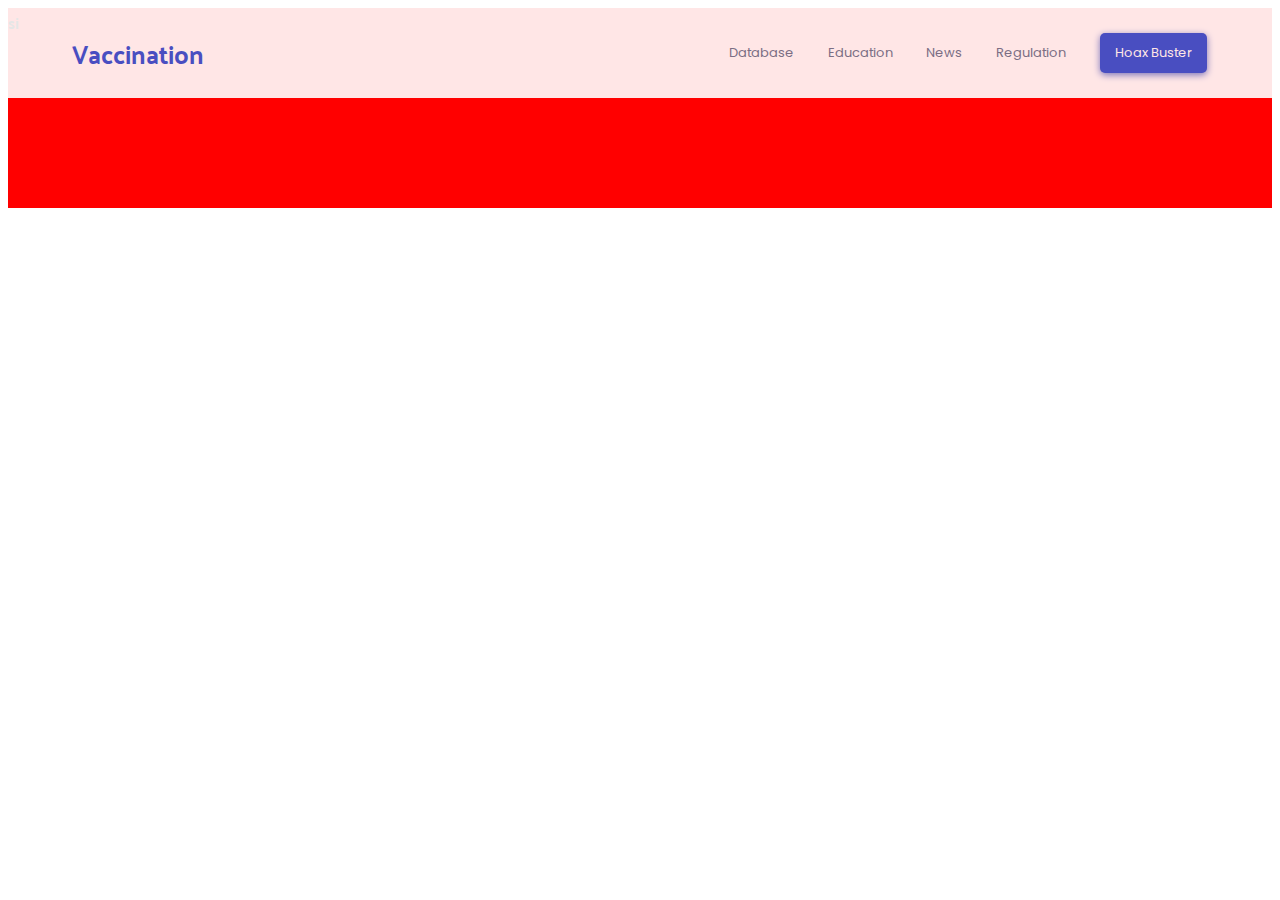
==== 3 - css/index.html @ bb353d43 "header !!" ====
<!DOCTYPE html>
<html>
    <head>
        <meta charset="UTF-8">
        <title>Vaccination</title>
        <link rel="stylesheet" type="text/css" href="./styles/style.css">
        <link rel="preconnect" href="https://fonts.googleapis.com"> 
        <link rel="preconnect" href="https://fonts.gstatic.com" crossorigin> 
        <link href="https://fonts.googleapis.com/css2?family=Palanquin+Dark:wght@400;500;600;700&family=Poppins:ital,wght@0,100;0,200;0,300;0,400;0,500;0,600;0,700;0,800;0,900;1,100;1,200;1,300;1,400;1,500;1,600;1,700;1,800;1,900&display=swap" rel="stylesheet">
    </head>   
    <body>
        <div class="container">
            <header>
                <div class="logo">Vaccination</div>
                <div class="nav">
                    <p>Database</p>
                    <p>Education</p>
                    <p>News</p>
                    <p>Regulation</p>
                    <p class="button">Hoax Buster</p>
                </div>
            </header>
            <div class="section1">
                si
            </div>
        </div>
    </body>
</html>
---- 3 - css/styles/style.css ----
body {
    font-family: 'Palanquin Dark', sans-serif;
}

header{
    position: fixed;
    display: flex;
    flex-flow: row nowrap;
    width: 100%;
    justify-content: space-around;
    align-items: center;
    background-color: white;
    opacity: 0.9;
    height: 90px;
}

p{
    font-size: 13px;
    color: rgb(109, 123, 147);
    font-family: 'Poppins', sans-serif;
}

.container{
    display:flex;
    flex-direction: column;
}

.logo {
    width: 40%;
    color: rgb(54,87,214);
    font-size: 25px;
}

.nav{
    display: flex;
    justify-content: space-around;
    align-items: center;
    width: 40%;
}

.button{
    color: white;
    padding: 10px 15px 10px 15px;
    border-radius: 5px;
    background-color: rgb(54,87,214);
    box-shadow: 0px 2px 7px rgb(110, 130, 207);
}

.section1{
    background-color: red;
    width: 100%;
    height: 200px;
}
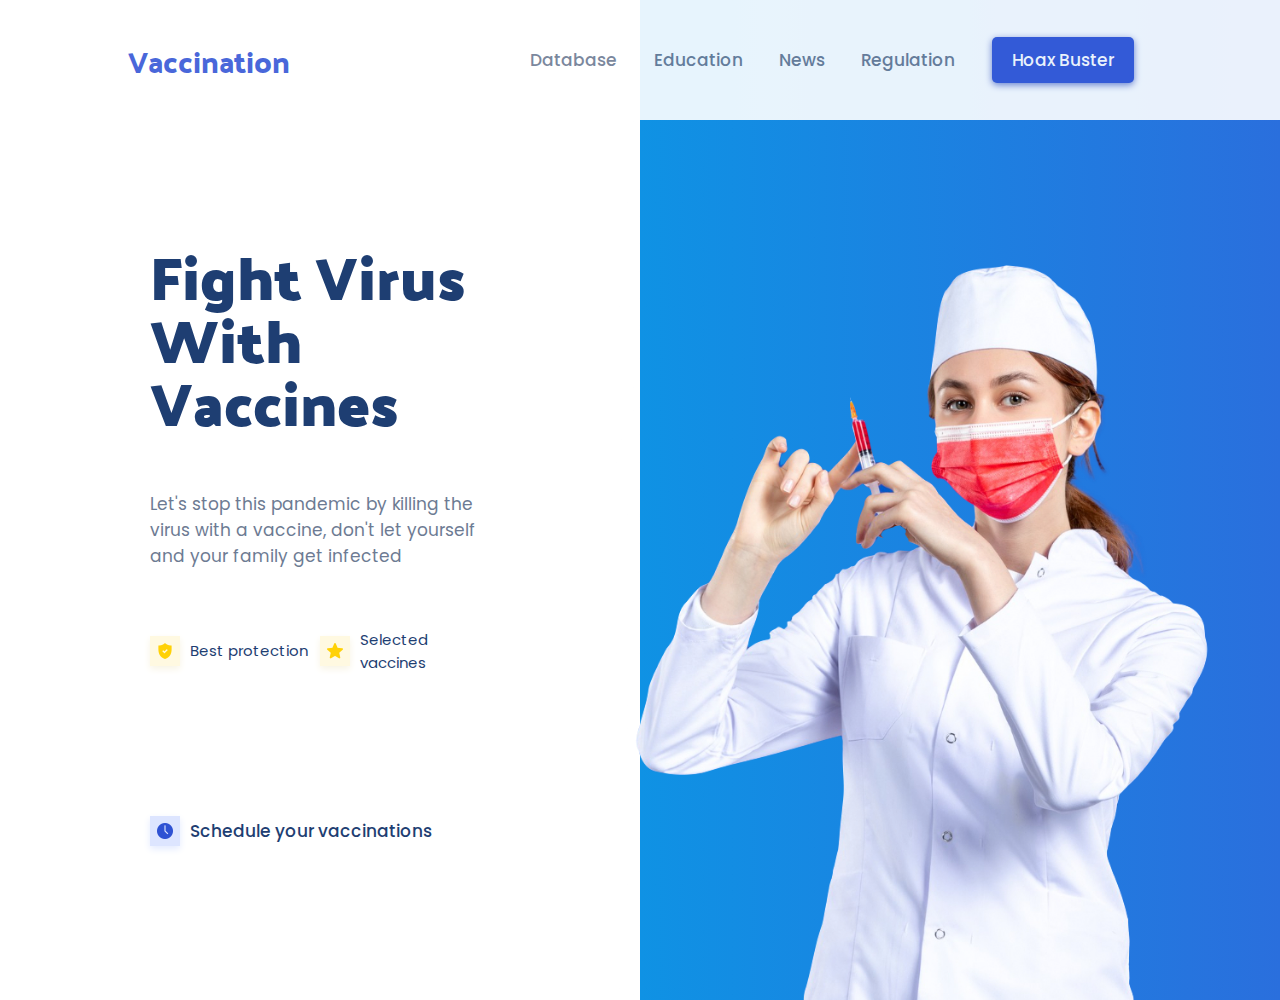
==== commit 5c0faf35: "s1" ====
--- a/3 - css/index.html
+++ b/3 - css/index.html
@@ -21,7 +21,35 @@
                 </div>
             </header>
             <div class="section1">
-                si
+                <div class="left">
+                    <h1>Fight Virus With Vaccines</h1>
+                    <p>Let's stop this pandemic by killing the virus with a vaccine, don't let yourself and your family get infected</p>
+                    <div class="options">
+                        <div class="option two">
+                            <div class="icon yellow">
+                                <img src="assets/img/secure.png">
+                            </div>
+                            <p>Best protection</p>
+                        </div>
+                        <div class="option two">
+                            <div class="icon yellow">
+                                <img src="assets/img/star.png">
+                            </div>
+                            <p>Selected vaccines</p>
+                        </div>
+                    </div>
+                    <div class="options bottom">
+                        <div class="option one">
+                            <div class="icon blue">
+                                <img src="assets/img/reloj.png">
+                            </div>
+                            <p>Schedule your vaccinations</p>
+                        </div>
+                    </div>
+                </div>
+                <div class="right">
+                    <img class="big-pic" src="./assets/img/pic2.png">
+                </div>
             </div>
         </div>
     </body>
--- a/3 - css/styles/style.css
+++ b/3 - css/styles/style.css
@@ -1,5 +1,6 @@
 body {
     font-family: 'Palanquin Dark', sans-serif;
+    margin:0;
 }
 
 header{
@@ -7,17 +8,24 @@
     display: flex;
     flex-flow: row nowrap;
     width: 100%;
-    justify-content: space-around;
+    justify-content: center;
     align-items: center;
     background-color: white;
     opacity: 0.9;
-    height: 90px;
+    height: 120px;
+    font-weight: 500;
 }
 
 p{
-    font-size: 13px;
+    font-size: 17px;
     color: rgb(109, 123, 147);
     font-family: 'Poppins', sans-serif;
+}
+
+h1 {
+    font-size: 60px;
+    line-height: 63px;
+    color: rgb(30,62,114);
 }
 
 .container{
@@ -26,28 +34,104 @@
 }
 
 .logo {
-    width: 40%;
+    width: 30%;
     color: rgb(54,87,214);
-    font-size: 25px;
+    font-size: 30px;
 }
 
 .nav{
     display: flex;
     justify-content: space-around;
     align-items: center;
-    width: 40%;
+    width: 50%;
 }
 
 .button{
     color: white;
-    padding: 10px 15px 10px 15px;
+    padding: 10px 20px 10px 20px;
     border-radius: 5px;
     background-color: rgb(54,87,214);
     box-shadow: 0px 2px 7px rgb(110, 130, 207);
 }
 
 .section1{
-    background-color: red;
+    display: flex;
     width: 100%;
-    height: 200px;
-}+    height: 1000px;
+    justify-content: center;
+}
+
+.big-pic{
+    height: 100%;
+}
+
+.section1 .left{
+    width: 50%;
+    padding: 200px 150px 150px 150px;
+    display: flex;
+    flex-direction: column;
+    justify-content: center;
+}
+
+.section1 .right{
+    display: flex;
+    justify-content: center;
+    align-items: center;
+    width:50%;
+    background-image: linear-gradient(to right, rgb(15,146,228),rgb(42,111,221));
+}
+
+.options img {
+    height: 16px;
+}
+
+.options{
+    display: flex;
+    height: 30px;
+    padding-top: 50px;
+}
+.bottom{
+    padding-top: 150px;
+}
+.option{
+    display: flex;
+    align-items: center;
+}
+
+.one {
+    width: 100%;
+}
+
+.two{
+    width: 50%;
+}
+
+.icon{
+    display: flex;
+    justify-content: center;
+    align-items: center;
+    padding: 0 7px 0 7px;
+    height: 100%;
+}
+
+.yellow{
+    background-color: rgb(255,249,225);
+    box-shadow: 0px 3px 7px rgb(248, 244, 228);
+}
+
+.blue{
+    background-color: rgb(221,229,255);
+    box-shadow: 0px 3px 7px rgb(227, 234, 255); 
+}
+
+.two p {
+    padding-left: 10px;
+    font-size: 15px;
+    color: rgb(30,62,114)
+}
+.one p {
+    padding-left: 10px;
+    font-size: 17px;
+    font-weight: 500;
+    color: rgb(30,62,114)
+}
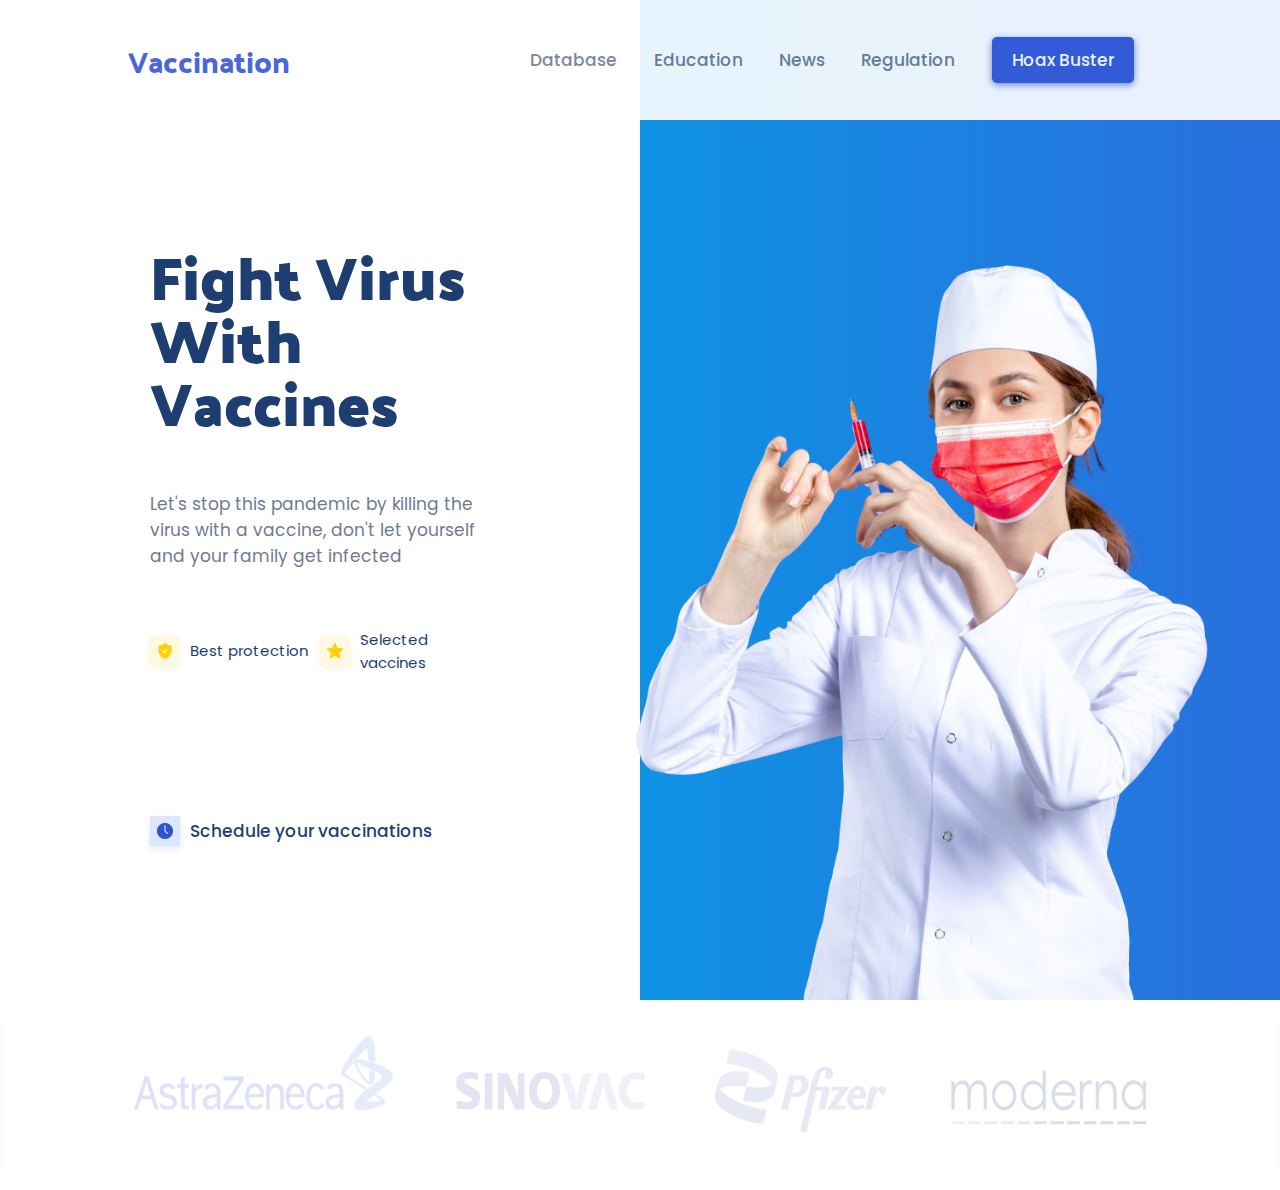
==== commit bdaac4a0: "vaccine logos" ====
--- a/3 - css/index.html
+++ b/3 - css/index.html
@@ -51,6 +51,7 @@
                     <img class="big-pic" src="./assets/img/pic2.png">
                 </div>
             </div>
+            <img class="logos" src="assets/img/logos.png">
         </div>
     </body>
 </html>--- a/3 - css/styles/style.css
+++ b/3 - css/styles/style.css
@@ -135,3 +135,8 @@
     font-weight: 500;
     color: rgb(30,62,114)
 }
+
+.logos {
+    padding: 20px 0 20px 0;
+    height: 150px;
+}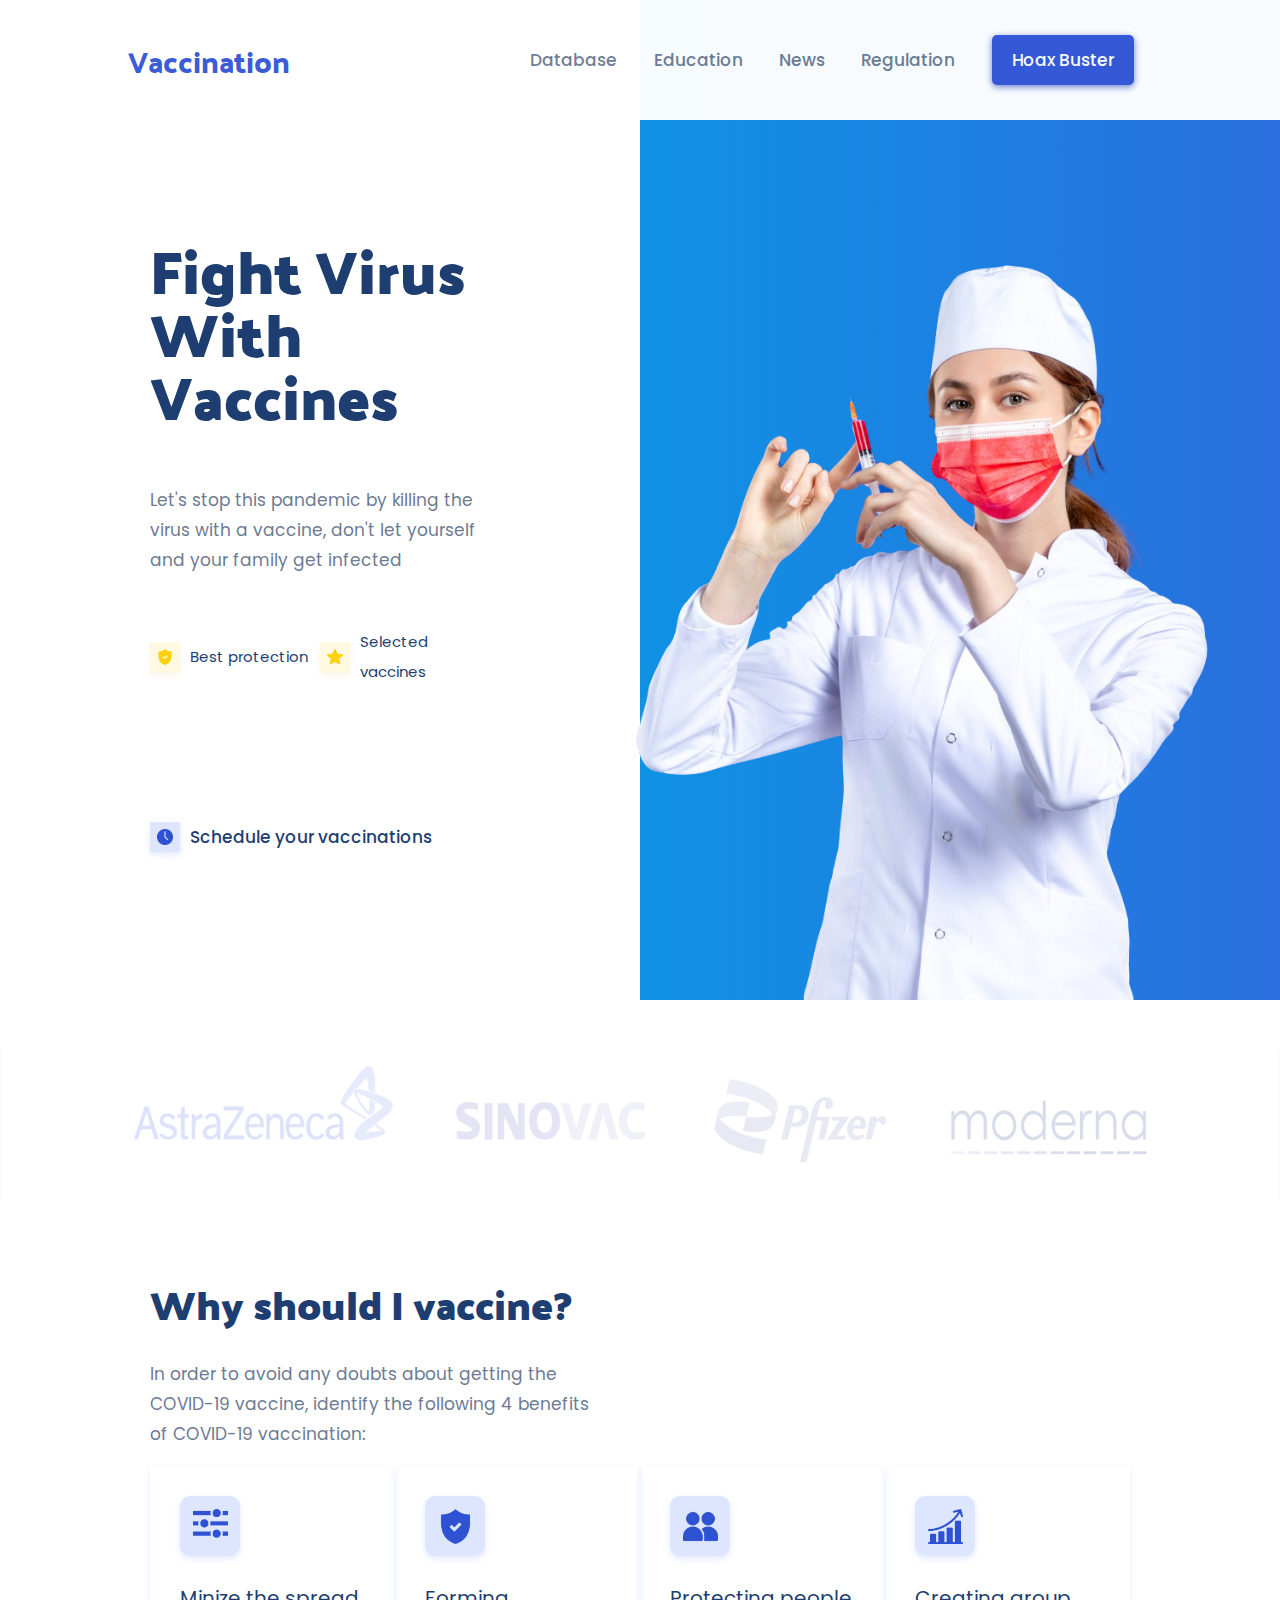
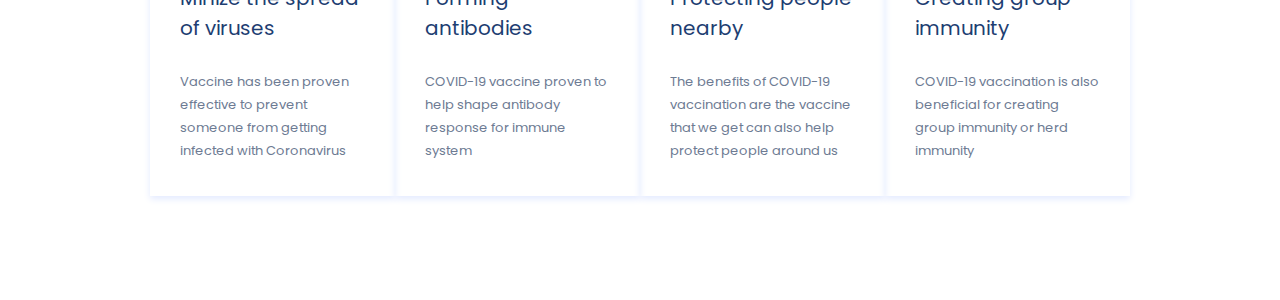
==== commit ac71061e: "section 2" ====
--- a/3 - css/index.html
+++ b/3 - css/index.html
@@ -52,6 +52,40 @@
                 </div>
             </div>
             <img class="logos" src="assets/img/logos.png">
+            <div class="section2">
+                <h2>Why should I vaccine?</h2>
+                <p class="text">In order to avoid any doubts about getting the COVID-19 vaccine, identify the following 4 benefits of COVID-19 vaccination:</p>
+                <div class="card-container">
+                    <div class="card">
+                        <div class="icon blue">
+                            <img src="assets/img/sliders.png">
+                        </div>
+                        <h4>Minize the spread of viruses</h4>
+                        <p>Vaccine has been proven effective to prevent someone from getting infected with Coronavirus</p>
+                    </div>
+                    <div class="card">
+                        <div class="icon blue">
+                            <img src="assets/img/secure2.png">
+                        </div>
+                        <h4>Forming <br> antibodies</h4>
+                        <p>COVID-19 vaccine proven to help shape antibody response for immune system</p>
+                    </div>
+                    <div class="card">
+                        <div class="icon blue">
+                            <img src="assets/img/pareja.png">
+                        </div>
+                        <h4>Protecting people nearby</h4>
+                        <p>The benefits of COVID-19 vaccination are the vaccine that we get can also help protect  people around us</p>
+                    </div>
+                    <div class="card">
+                        <div class="icon blue">
+                            <img src="assets/img/diagram.png">
+                        </div>
+                        <h4>Creating group immunity</h4>
+                        <p>COVID-19 vaccination is also beneficial for creating group immunity or herd immunity</p>
+                    </div>
+                </div>
+            </div>
         </div>
     </body>
 </html>--- a/3 - css/styles/style.css
+++ b/3 - css/styles/style.css
@@ -11,13 +11,14 @@
     justify-content: center;
     align-items: center;
     background-color: white;
-    opacity: 0.9;
+    opacity: 0.97;
     height: 120px;
     font-weight: 500;
 }
 
 p{
     font-size: 17px;
+    line-height: 30px;
     color: rgb(109, 123, 147);
     font-family: 'Poppins', sans-serif;
 }
@@ -28,6 +29,11 @@
     color: rgb(30,62,114);
 }
 
+h2 {
+    font-size: 40px;
+    line-height: 43px;
+    color: rgb(30,62,114);
+}
 .container{
     display:flex;
     flex-direction: column;
@@ -137,6 +143,53 @@
 }
 
 .logos {
-    padding: 20px 0 20px 0;
+    padding: 50px 0 50px 0;
     height: 150px;
+}
+
+.section2{
+    padding: 0 150px 0 150px;
+    height: 650px;
+}
+
+.section2 .text{
+    width: 45%;
+}
+
+.card-container {
+    display: flex;
+    flex-direction: row;
+    justify-content: space-between;
+}
+
+.card {
+    width: 200px;
+    height: 270px;
+    padding: 30px;
+    box-shadow: 0px 3px 7px rgb(227, 234, 255);
+}
+
+.card h4 {
+    font-weight: 400;
+    font-size: 20px;
+    line-height: 30px;
+    color: rgb(109, 123, 147);
+    font-family: 'Poppins', sans-serif;
+    color: rgb(30,62,114);
+}
+
+.card p {
+    font-size: 13px;
+    line-height: 23px;
+}
+
+.card img {
+    height: 35px;
+}
+
+.card .icon {
+    border-radius: 10px;
+    padding: 10px;
+    height: 40px;
+    width: 40px;
 }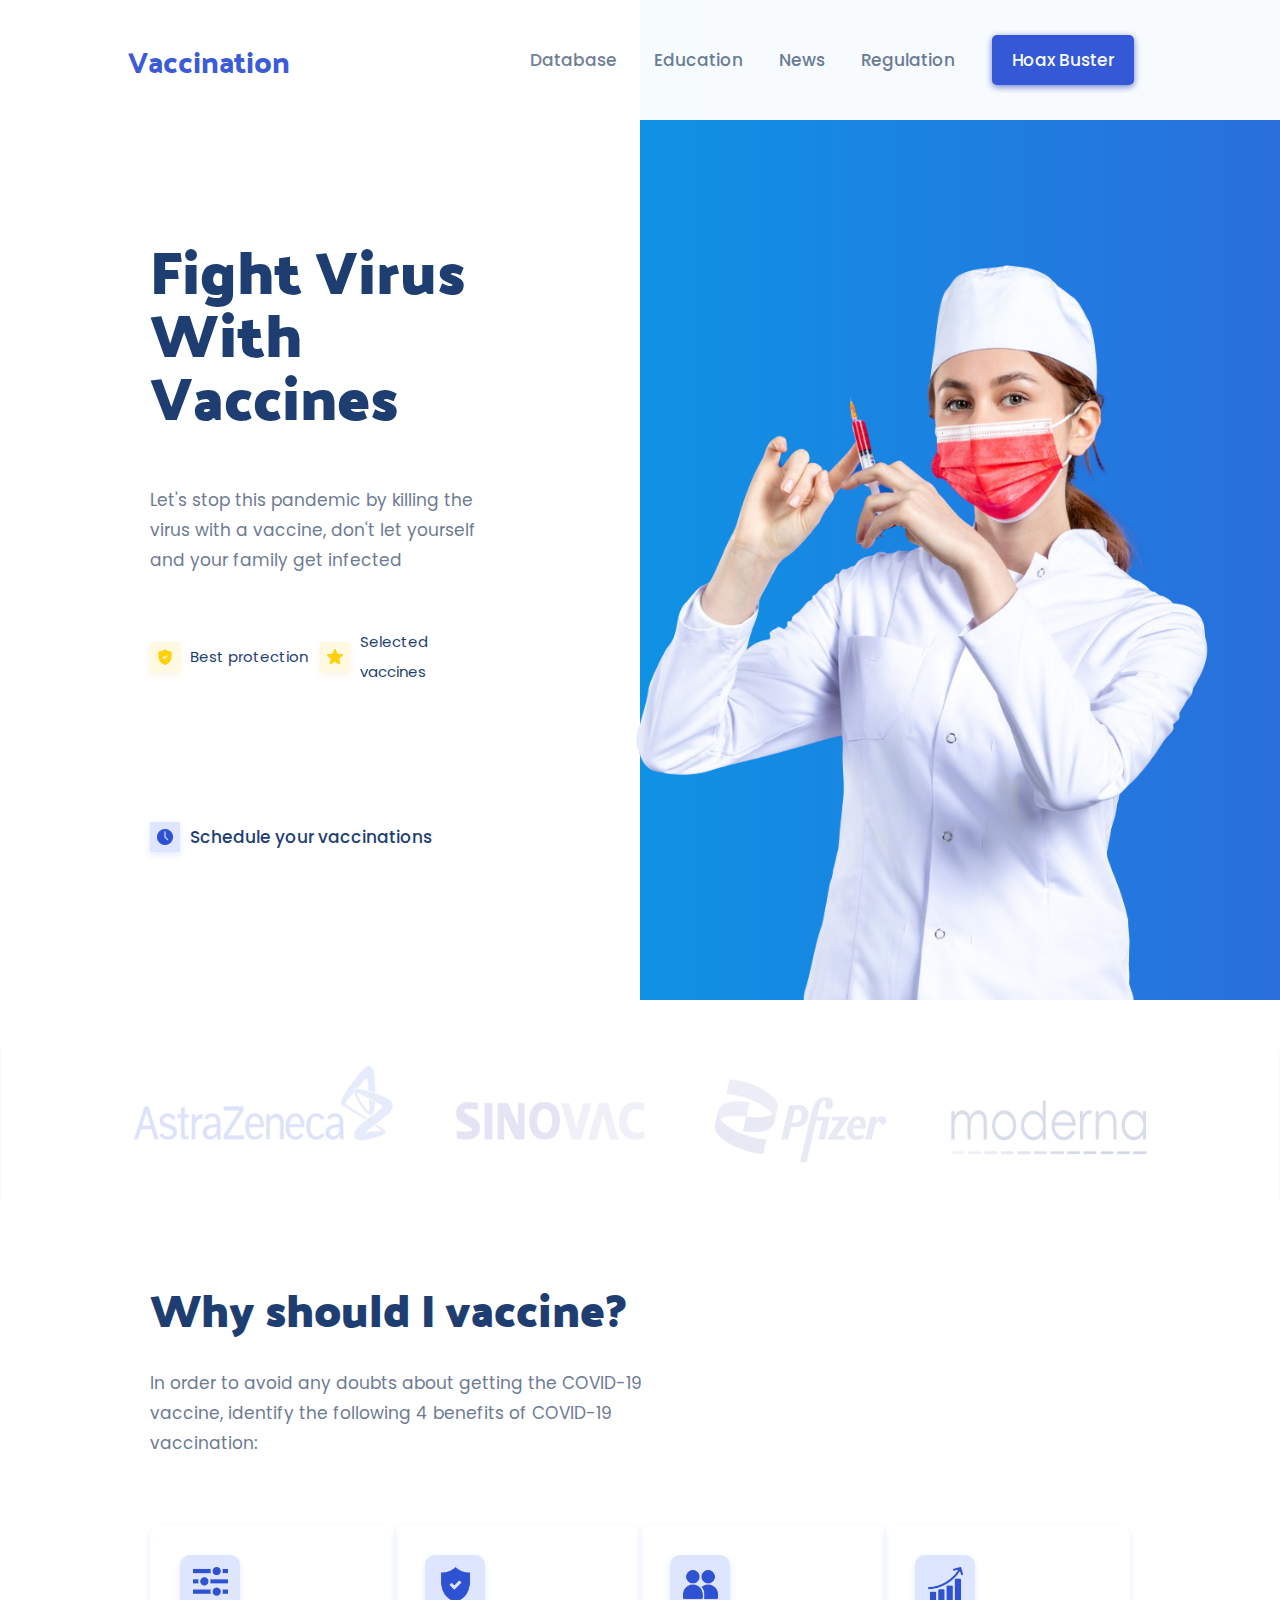
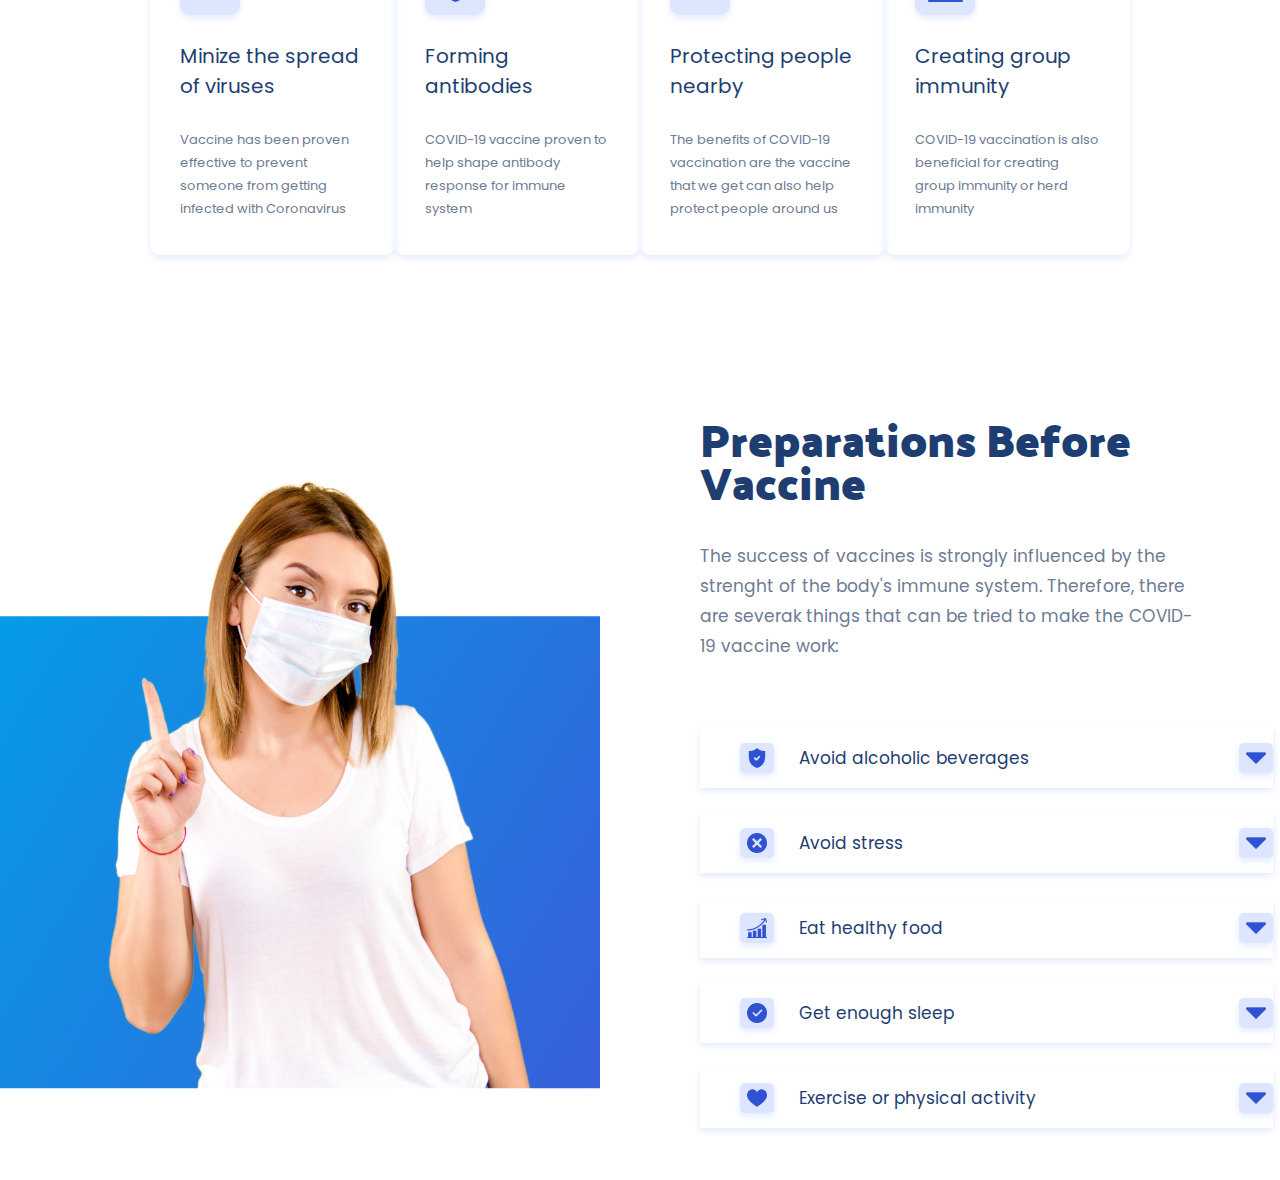
==== commit 5a62738a: "section 3" ====
--- a/3 - css/index.html
+++ b/3 - css/index.html
@@ -86,6 +86,62 @@
                     </div>
                 </div>
             </div>
+            <div class="section3">
+                <div class="left">
+                    <img src="assets/img/pic3.png">
+                </div>
+                <div class="right">
+                    <h2>Preparations Before Vaccine</h2>
+                    <p class="text">The success of vaccines is strongly influenced by the strenght of the body's immune system. Therefore, there are severak things that can be tried to make the COVID-19 vaccine work:</p>
+                    <div class="column-container">
+                        <div class="column">
+                            <div class="icon blue">
+                                <img src="assets/img/secure2.png">
+                            </div>
+                            <p>Avoid alcoholic beverages</p>
+                            <div class="icon blue">
+                                <img src="assets/img/dropdown.png">
+                            </div>
+                        </div>
+                        <div class="column">
+                            <div class="icon blue">
+                                <img src="assets/img/cancel.png">
+                            </div>
+                            <p>Avoid stress</p>
+                            <div class="icon blue">
+                                <img src="assets/img/dropdown.png">
+                            </div>
+                        </div>
+                        <div class="column">
+                            <div class="icon blue">
+                                <img src="assets/img/diagram.png">
+                            </div>
+                            <p>Eat healthy food</p>
+                            <div class="icon blue">
+                                <img src="assets/img/dropdown.png">
+                            </div>
+                        </div>
+                        <div class="column">
+                            <div class="icon blue">
+                                <img src="assets/img/comprobar.png">
+                            </div>
+                            <p>Get enough sleep</p>
+                            <div class="icon blue">
+                                <img src="assets/img/dropdown.png">
+                            </div>
+                        </div>
+                        <div class="column">
+                            <div class="icon blue">
+                                <img src="assets/img/heart.png">
+                            </div>
+                            <p>Exercise or physical activity</p>
+                            <div class="icon blue">
+                                <img src="assets/img/dropdown.png">
+                            </div>
+                        </div>
+                    </div>
+                </div>
+            </div>
         </div>
     </body>
 </html>--- a/3 - css/styles/style.css
+++ b/3 - css/styles/style.css
@@ -30,10 +30,11 @@
 }
 
 h2 {
-    font-size: 40px;
+    font-size: 45px;
     line-height: 43px;
     color: rgb(30,62,114);
 }
+
 .container{
     display:flex;
     flex-direction: column;
@@ -96,9 +97,11 @@
     height: 30px;
     padding-top: 50px;
 }
+
 .bottom{
     padding-top: 150px;
 }
+
 .option{
     display: flex;
     align-items: center;
@@ -149,20 +152,22 @@
 
 .section2{
     padding: 0 150px 0 150px;
-    height: 650px;
-}
-
-.section2 .text{
-    width: 45%;
+    height: 730px;
+}
+
+.text{
+    width: 500px;
 }
 
 .card-container {
+    padding-top: 50px;
     display: flex;
     flex-direction: row;
     justify-content: space-between;
 }
 
 .card {
+    border-radius: 10px;
     width: 200px;
     height: 270px;
     padding: 30px;
@@ -192,4 +197,56 @@
     padding: 10px;
     height: 40px;
     width: 40px;
-}+}
+
+.section3 {
+    height: 800px;
+    display: flex;
+    width: 100%;
+}
+
+.section3 .left img {
+    padding-top: 100px;
+    width: 600px;
+}
+
+.section3 .right {
+    padding: 0 100px 0 100px;
+}
+
+.column-container{
+    padding-top: 50px;
+    display: flex;
+    flex-direction: column;
+    height: 400px;
+    justify-content: space-between;
+}
+
+.column {
+    height: 60px;
+    display: flex;
+    flex-direction: row;
+    justify-content: end;
+    align-items: center;
+    box-shadow: 0px 3px 7px rgb(227, 234, 255);
+}
+
+.column p {
+    width: 400px;
+    padding-left: 25px;
+    color: rgb(30,62,114);
+}
+
+.column .icon{
+    border-radius: 5px;
+    margin-left: 40px;
+    height: 30px;
+    width: 20px;
+    background-color: rgb(221,229,255);
+    box-shadow: 0px 3px 7px rgb(227, 234, 255); 
+}
+
+.column .icon img {
+    height: 20px;
+    width: 20px;
+}
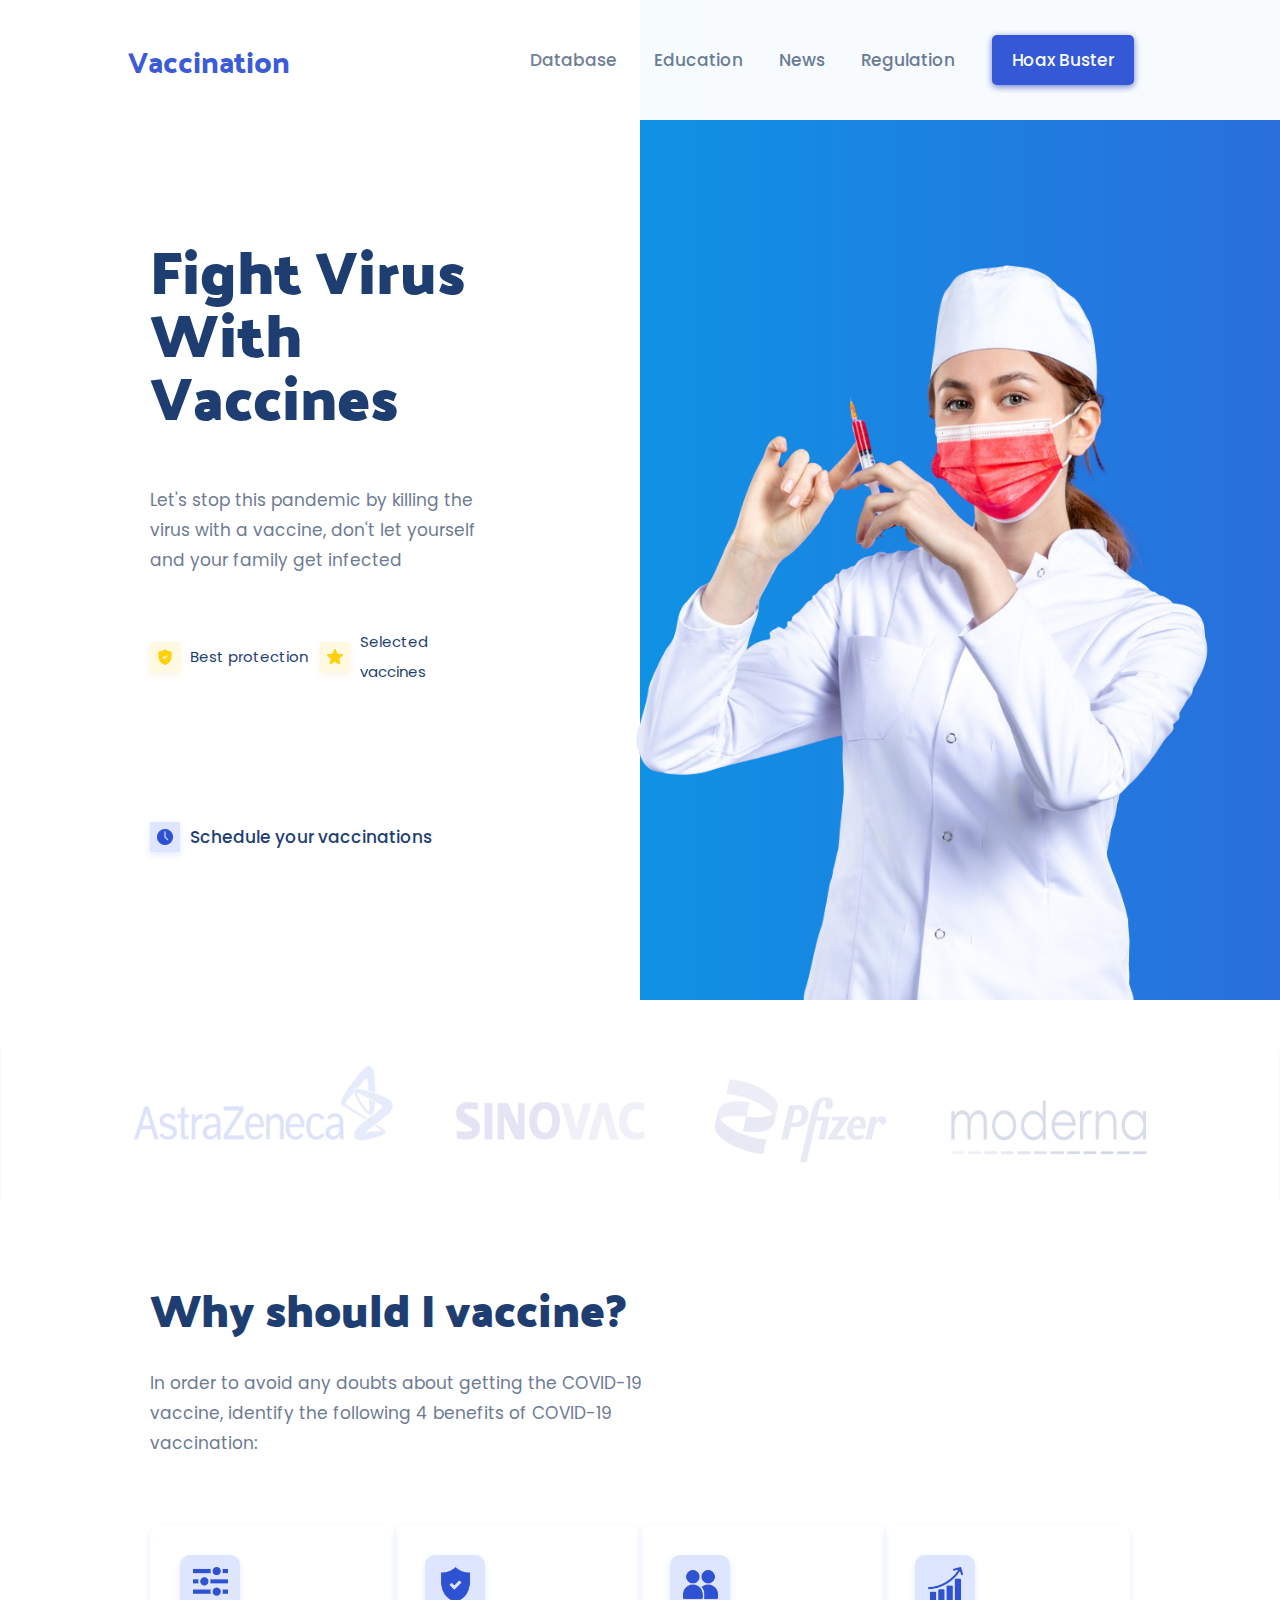
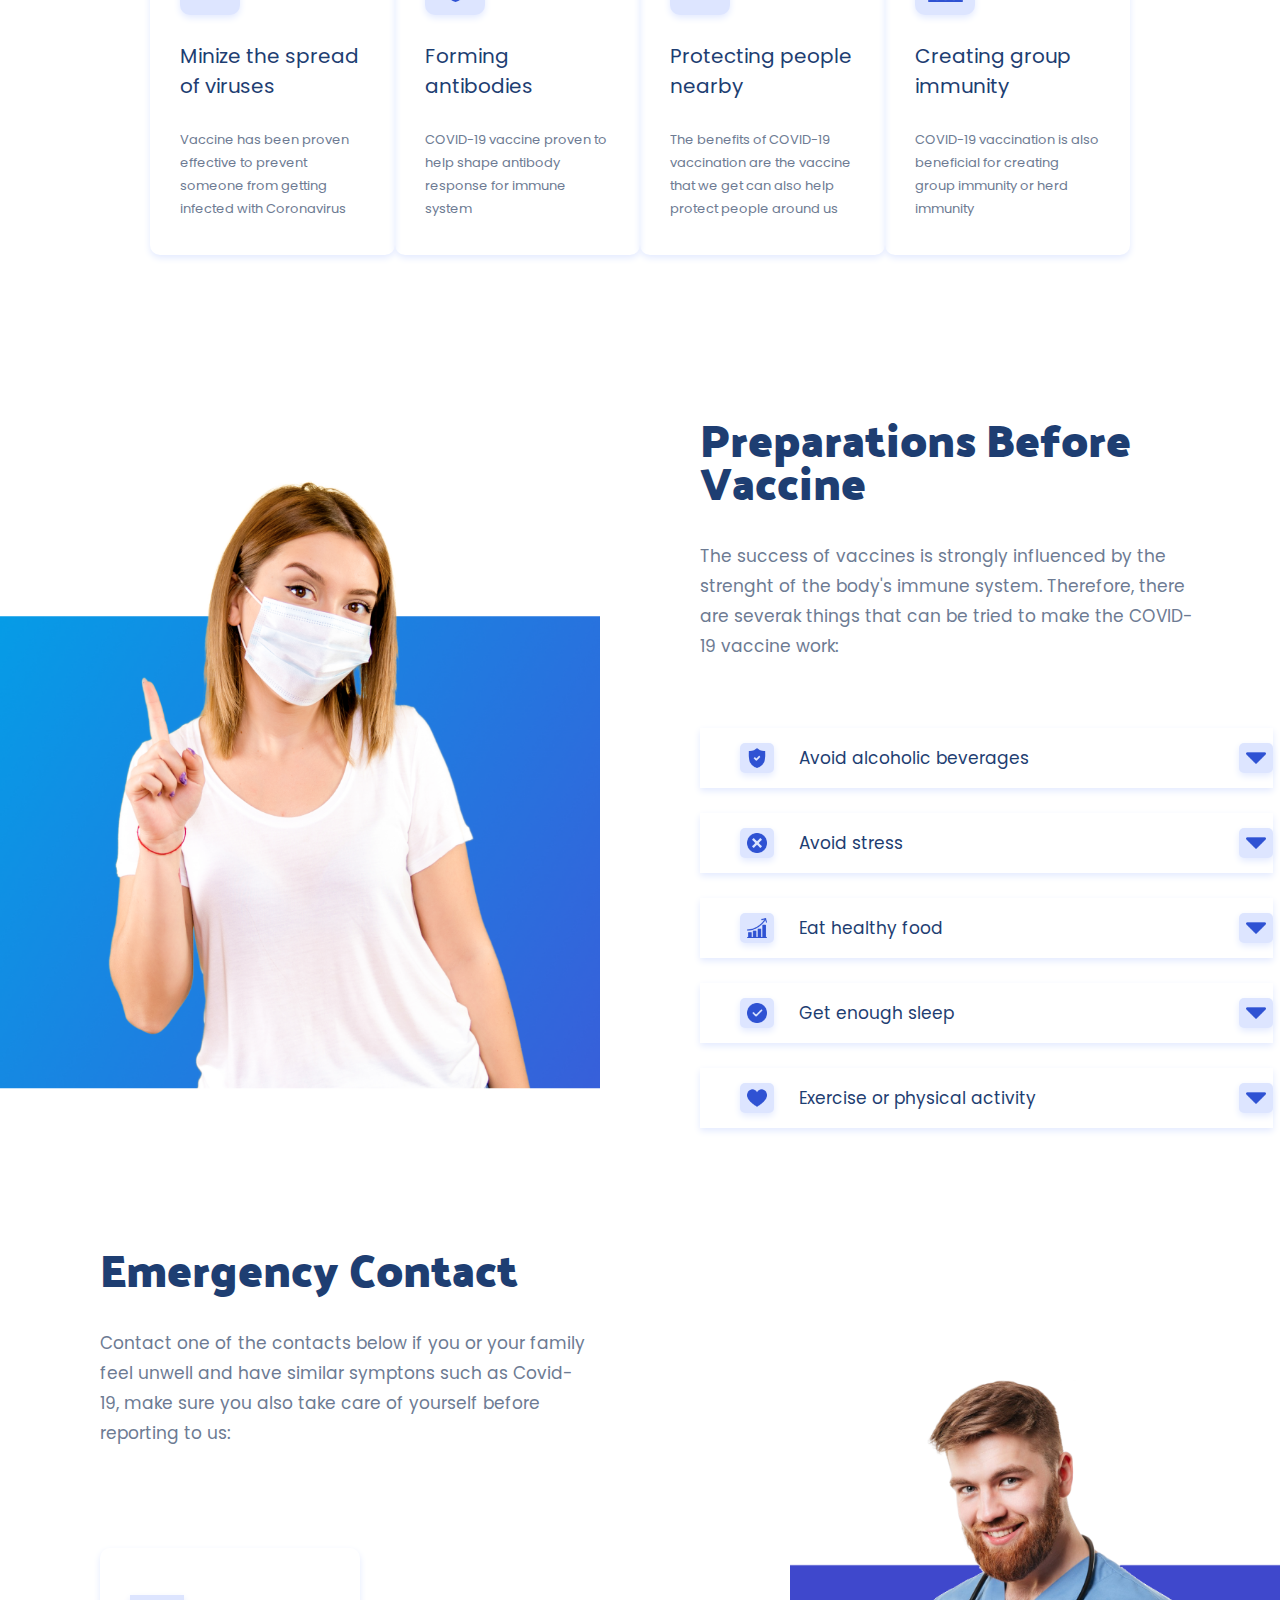
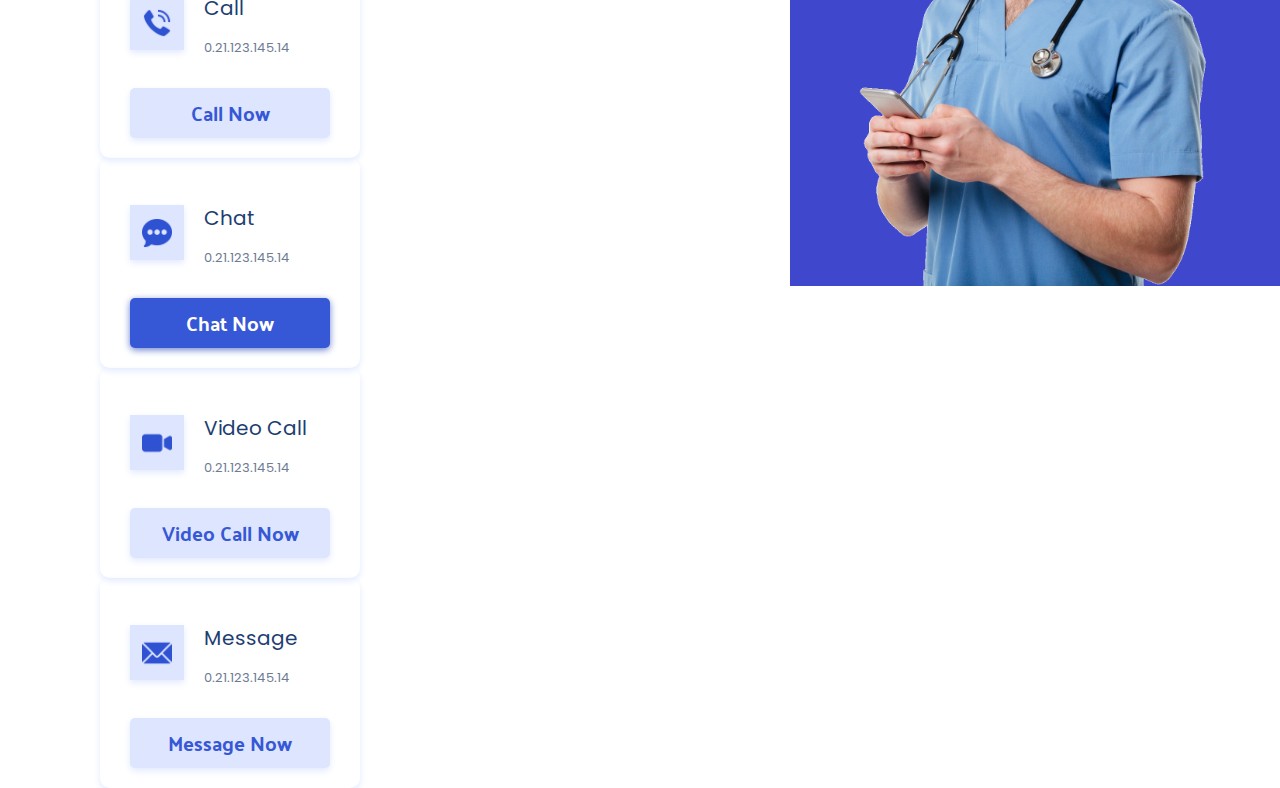
==== commit 89fb56d5: "section 4" ====
--- a/3 - css/index.html
+++ b/3 - css/index.html
@@ -142,6 +142,65 @@
                     </div>
                 </div>
             </div>
+            <div class="section4">
+                <div class="left">
+                    <h2>Emergency Contact</h2>
+                    <p>Contact one of the contacts below if you or your family feel unwell and have similar symptons such as Covid-19, make sure you also take care of yourself before reporting to us:</p>
+                    <div class="grid-container">
+                        <div class="grid">
+                            <div class="top">
+                                <div class="icon blue">
+                                    <img src="assets/img/call.png">
+                                </div>
+                                <div>
+                                    <h4>Call</h4>
+                                    <p>0.21.123.145.14</p>
+                                </div>
+                            </div>
+                            <p class="button light">Call Now</p>
+                        </div>
+                        <div class="grid">
+                            <div class="top">
+                                <div class="icon blue">
+                                    <img src="assets/img/chat.png">
+                                </div>
+                                <div>
+                                    <h4>Chat</h4>
+                                    <p>0.21.123.145.14</p>
+                                </div>
+                            </div>
+                            <p class="button">Chat Now</p>
+                        </div>
+                        <div class="grid">
+                            <div class="top">
+                                <div class="icon blue">
+                                    <img src="assets/img/videocall.png">
+                                </div>
+                                <div>
+                                    <h4>Video Call</h4>
+                                    <p>0.21.123.145.14</p>
+                                </div>
+                            </div>
+                            <p class="button light">Video Call Now</p>
+                        </div>
+                        <div class="grid">
+                            <div class="top">
+                                <div class="icon blue">
+                                    <img src="assets/img/email.png">
+                                </div>
+                                <div>
+                                    <h4>Message</h4>
+                                    <p>0.21.123.145.14</p>
+                                </div>
+                            </div>
+                            <p class="button light">Message Now</p>
+                        </div>
+                    </div>
+                </div>
+                <div class="right">
+                    <img src="assets/img/pic4.png">
+                </div>
+            </div>
         </div>
     </body>
 </html>--- a/3 - css/styles/style.css
+++ b/3 - css/styles/style.css
@@ -32,6 +32,15 @@
 h2 {
     font-size: 45px;
     line-height: 43px;
+    color: rgb(30,62,114);
+}
+
+h4 {
+    font-weight: 400;
+    font-size: 20px;
+    line-height: 30px;
+    color: rgb(109, 123, 147);
+    font-family: 'Poppins', sans-serif;
     color: rgb(30,62,114);
 }
 
@@ -172,15 +181,6 @@
     height: 270px;
     padding: 30px;
     box-shadow: 0px 3px 7px rgb(227, 234, 255);
-}
-
-.card h4 {
-    font-weight: 400;
-    font-size: 20px;
-    line-height: 30px;
-    color: rgb(109, 123, 147);
-    font-family: 'Poppins', sans-serif;
-    color: rgb(30,62,114);
 }
 
 .card p {
@@ -250,3 +250,80 @@
     height: 20px;
     width: 20px;
 }
+
+.section4 {
+    display: flex;
+    width: 100%;
+    height: 900px;
+}
+
+.section4 .right {
+    margin-top: 200px;
+    margin-bottom: 100px;
+    width: 50%;
+}
+
+.section4 .right img {
+    width: 100%;
+}
+
+.section4 .left{
+    padding: 30px 200px 0px 100px;
+    width: 50%;
+}
+
+.grid-container{
+    display: flex;
+    flex-wrap: wrap;
+    justify-content: space-between;
+    align-content: space-between;
+    margin-top: 100px;
+    height: 460px;
+}
+
+.grid {
+    border-radius: 10px;
+    width: 200px;
+    height:150px;
+    padding: 30px;
+    box-shadow: 0px 3px 7px rgb(227, 234, 255);
+}
+
+.grid h4 {
+    line-height: 9px;
+}
+
+.grid p {
+    font-size: 13px;
+    line-height: 15px;
+}
+
+.grid .top {
+    display: flex;
+    align-items: center;
+}
+
+.grid img {
+    height: 30px;
+}
+
+.grid .icon{
+    margin-right: 20px;
+    height: 55px;
+    width: 40px;
+}
+
+.grid .button {
+    display: flex;
+    height: 30px;
+    justify-content: center;
+    align-items: center;
+    font-family: 'Palanquin Dark', sans-serif;
+    font-size: 20px;
+}
+
+.light { 
+    background-color: rgb(221,229,255);
+    color: rgb(54,87,214);
+    box-shadow: 0px 3px 7px rgb(227, 234, 255);
+}
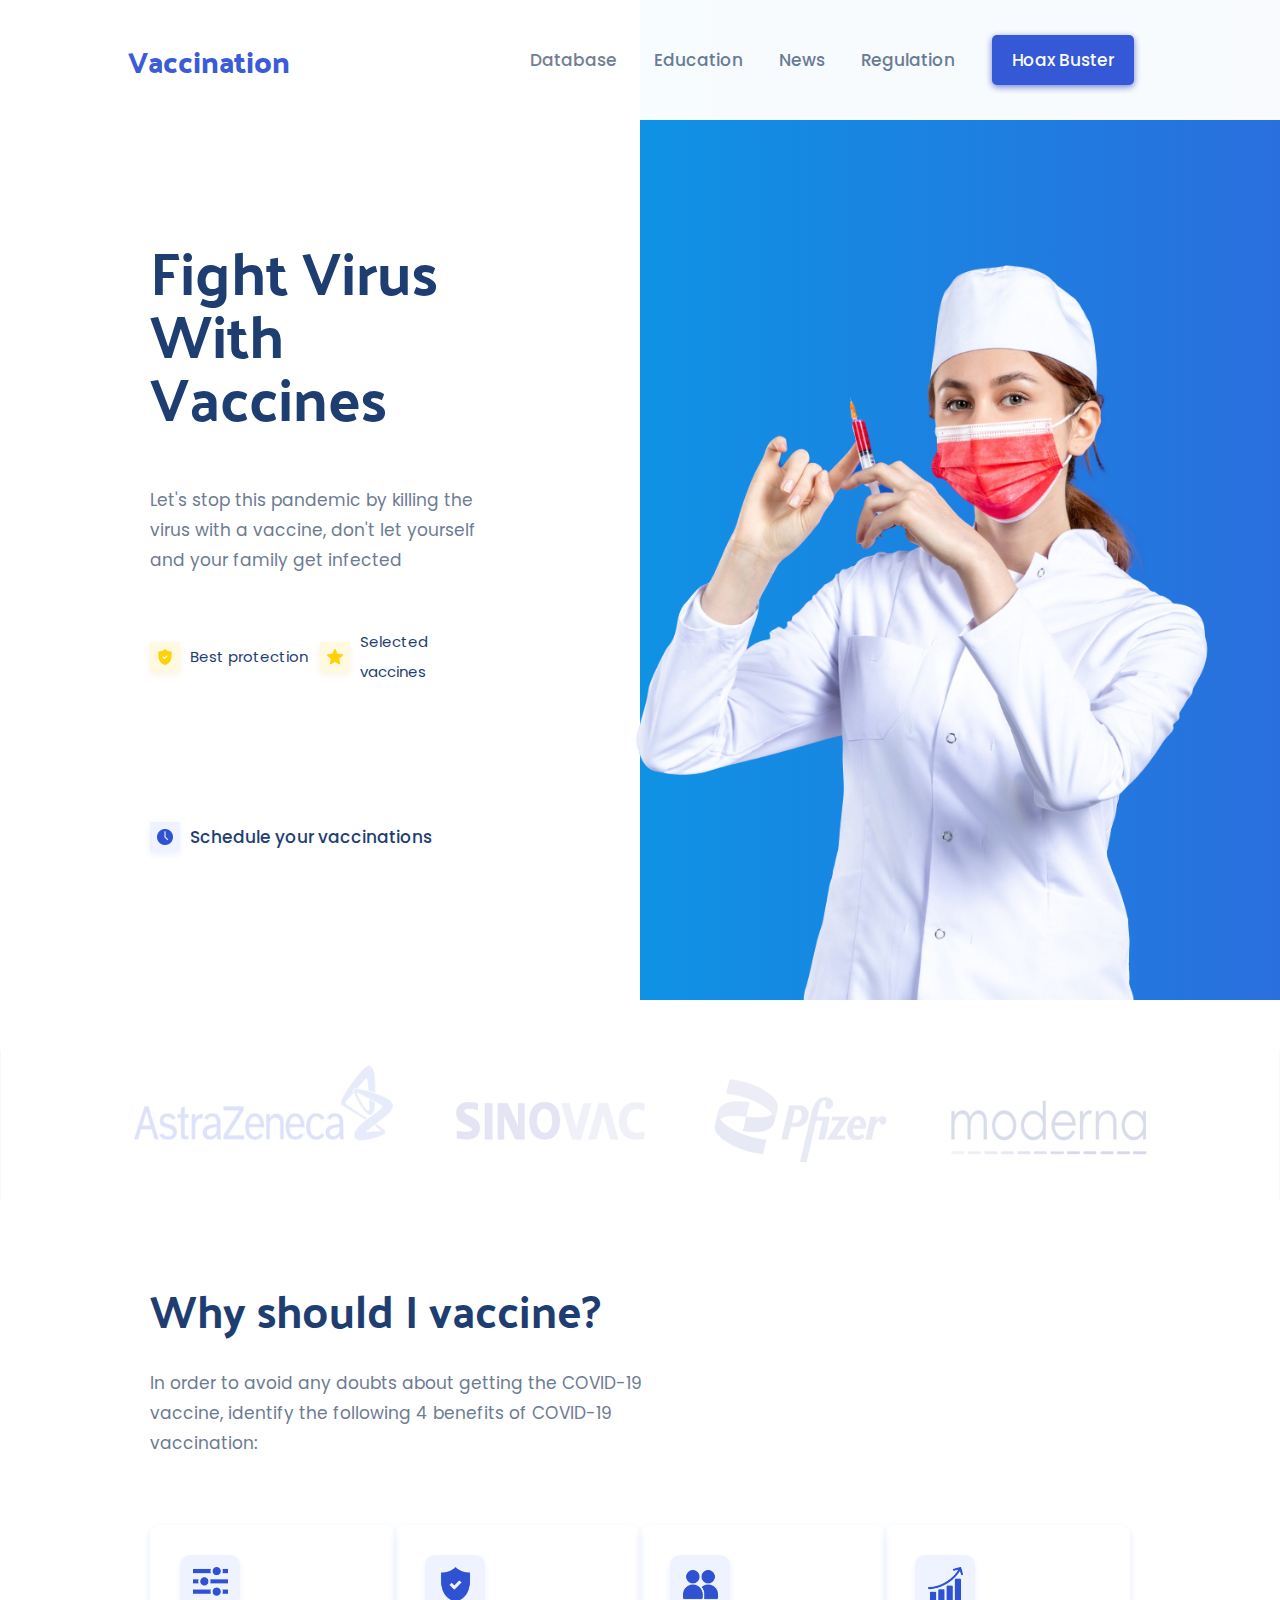
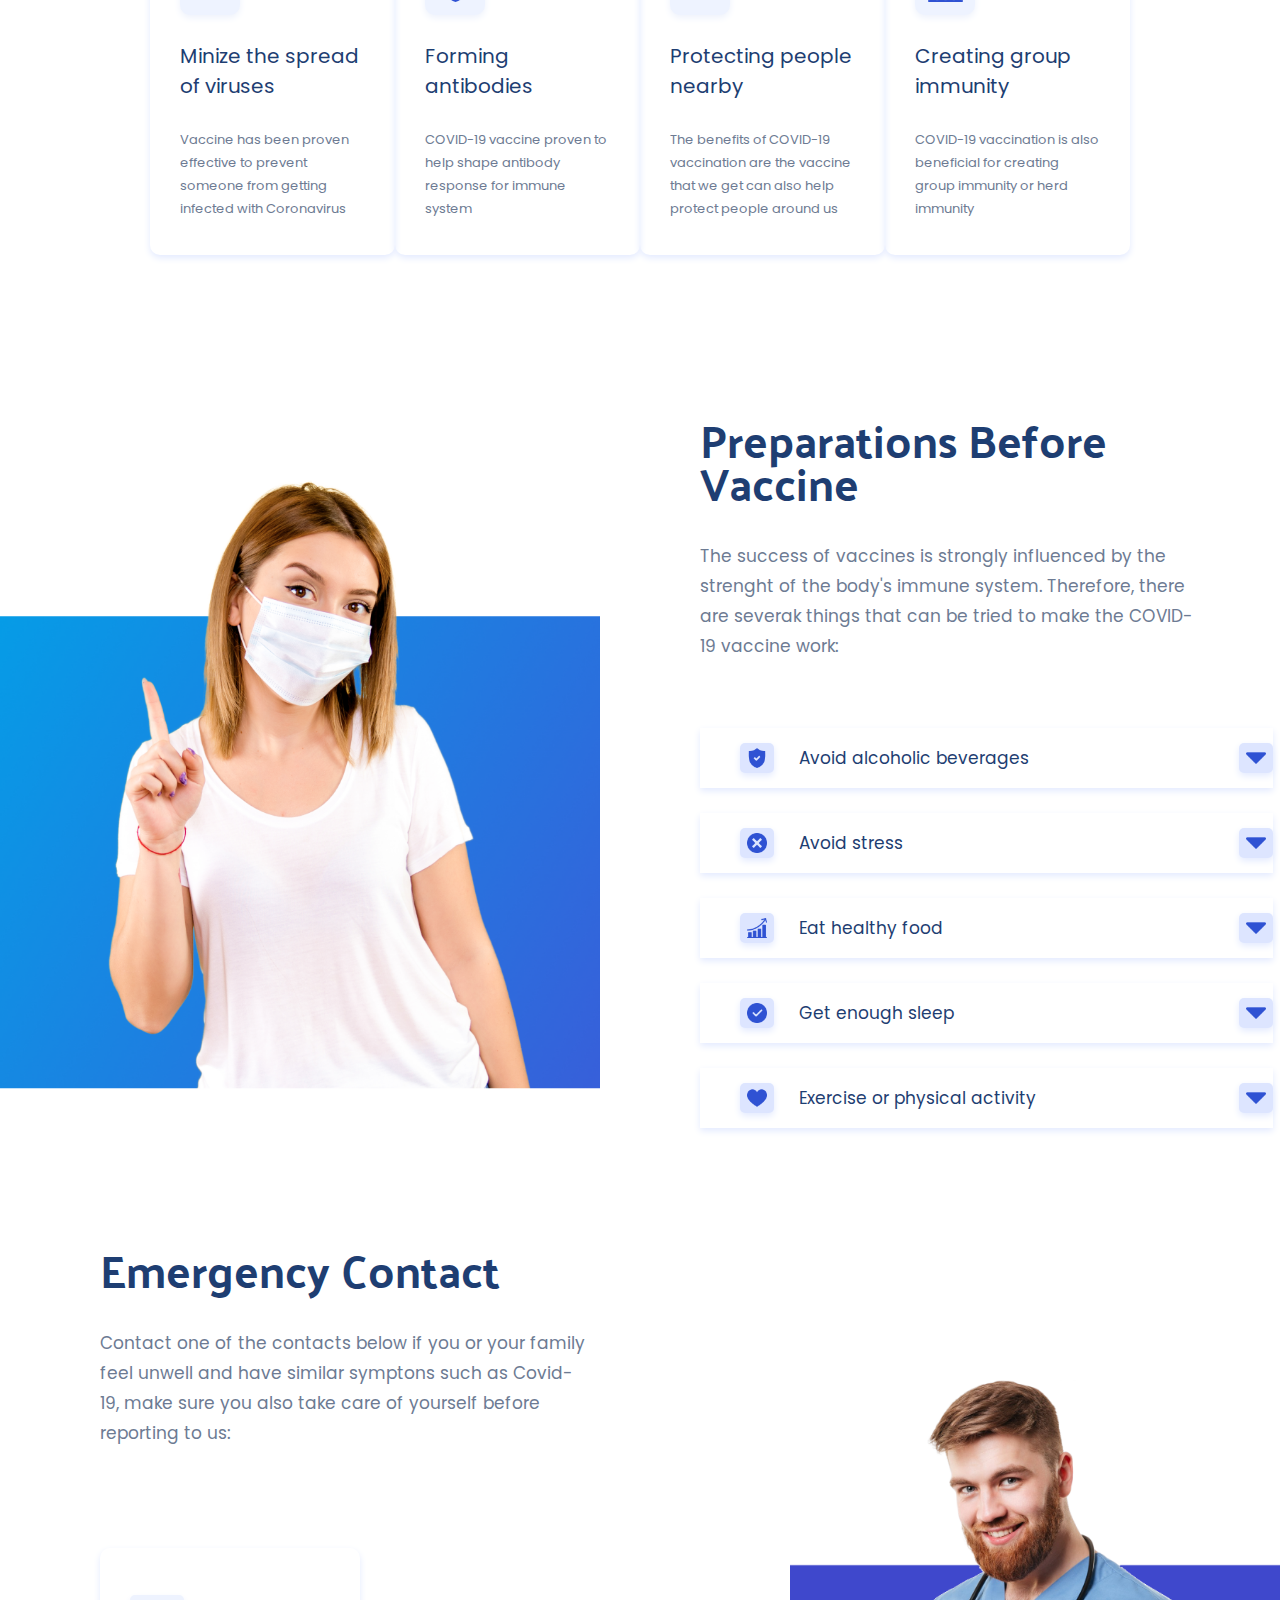
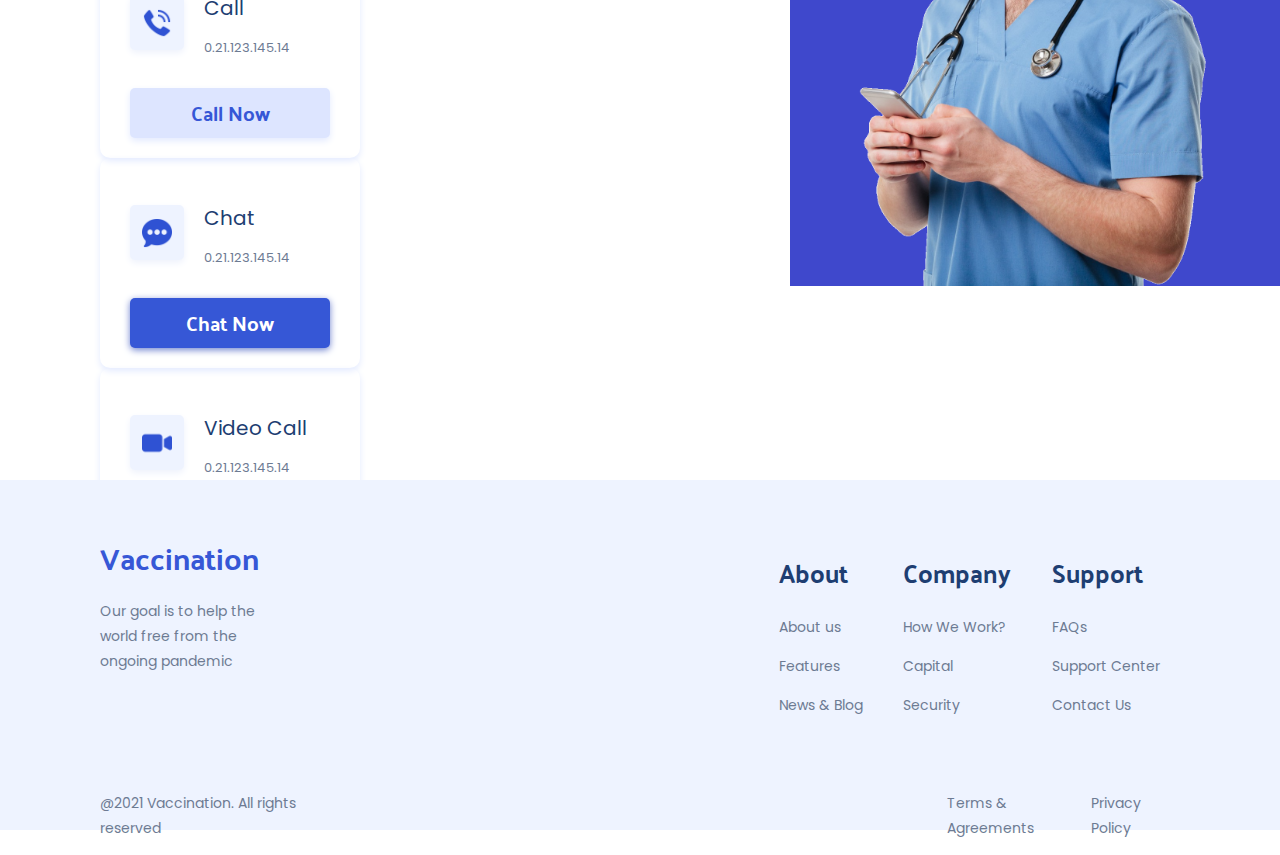
==== commit f493570b: "footer" ====
--- a/3 - css/index.html
+++ b/3 - css/index.html
@@ -201,6 +201,41 @@
                     <img src="assets/img/pic4.png">
                 </div>
             </div>
+            <footer>
+                <div class="box-container">
+                    <div class="vaccination">
+                        <div class="logo">Vaccination</div>
+                        <p>Our goal is to help the world free from the ongoing pandemic</p>
+                    </div>
+                    <div class="info">
+                        <div>
+                            <h2>About</h2>
+                            <p>About us</p>
+                            <p>Features</p>
+                            <p>News & Blog</p>
+                        </div>
+                        <div>
+                            <h2>Company</h2>
+                            <p>How We Work?</p>
+                            <p>Capital</p>
+                            <p>Security</p>
+                        </div>
+                        <div>
+                            <h2>Support</h2>
+                            <p>FAQs</p>
+                            <p>Support Center</p>
+                            <p>Contact Us</p>
+                        </div>
+                    </div>
+                </div>
+                <div class="legal">
+                    <p>@2021 Vaccination. All rights reserved</p>
+                    <div class="terms">
+                        <p>Terms & Agreements</p>
+                        <p>Privacy Policy</p>
+                    </div>
+                </div>
+            </footer>
         </div>
     </body>
 </html>--- a/3 - css/styles/style.css
+++ b/3 - css/styles/style.css
@@ -24,12 +24,14 @@
 }
 
 h1 {
+    font-weight: normal;
     font-size: 60px;
     line-height: 63px;
     color: rgb(30,62,114);
 }
 
 h2 {
+    font-weight: normal;
     font-size: 45px;
     line-height: 43px;
     color: rgb(30,62,114);
@@ -44,6 +46,22 @@
     color: rgb(30,62,114);
 }
 
+footer {
+    background-color: rgb(238, 243, 255);
+    padding: 50px 100px 50px 100px;
+    height: 250px;
+}
+
+footer p {
+    font-size: 14px;
+    line-height: 25px;
+}
+
+footer h2 {
+    font-weight: normal;
+    font-size: 25px;
+}
+
 .container{
     display:flex;
     flex-direction: column;
@@ -138,8 +156,8 @@
 }
 
 .blue{
-    background-color: rgb(221,229,255);
-    box-shadow: 0px 3px 7px rgb(227, 234, 255); 
+    background-color: rgb(238, 243, 255);
+    box-shadow: 0px 3px 7px rgb(238, 242, 252); 
 }
 
 .two p {
@@ -311,6 +329,7 @@
     margin-right: 20px;
     height: 55px;
     width: 40px;
+    border-radius: 5px;
 }
 
 .grid .button {
@@ -327,3 +346,30 @@
     color: rgb(54,87,214);
     box-shadow: 0px 3px 7px rgb(227, 234, 255);
 }
+
+.box-container {
+    display: flex;
+}
+
+.vaccination {
+    width: 160px;
+    margin-right: 500px;
+}
+
+.info {
+    width: 800px;
+    display: flex;
+    justify-content: space-around;
+}
+
+.legal {
+    margin-top: 45px;
+    display: flex;
+}
+
+.terms {
+    display: flex;
+    margin-left: 645px;
+    width: 300px;
+    justify-content: space-around;
+}